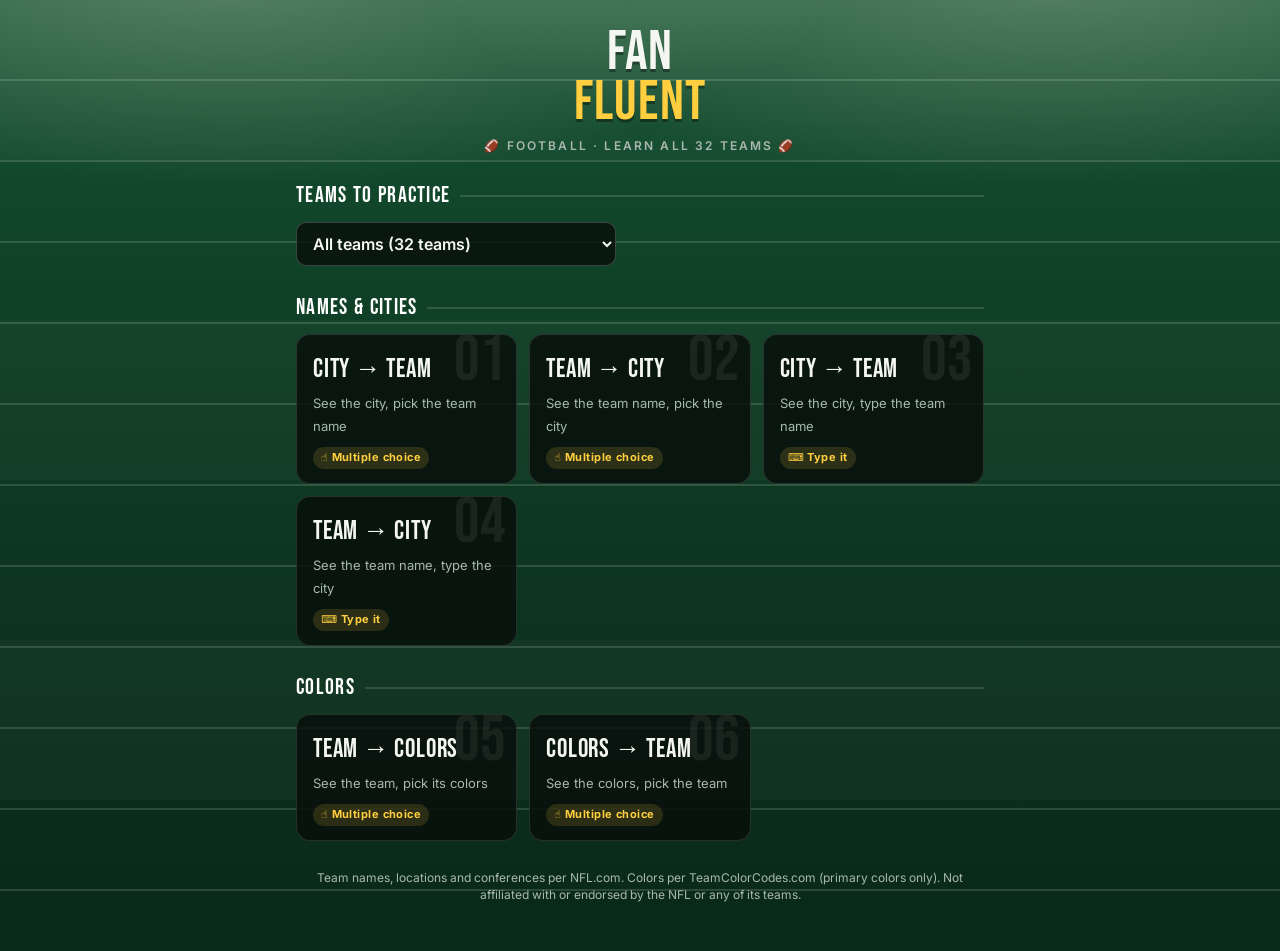
==== index.html @ 41d17830 "Split prototype into index.html, css/styles.css, js/data.js and js/app.js No behavior changes: file " ====
<!doctype html>
<html lang="en">
<head>
<meta charset="utf-8">
<meta name="viewport" content="width=device-width, initial-scale=1">
<title>Fan Fluent</title>
<link rel="preconnect" href="https://fonts.googleapis.com">
<link rel="preconnect" href="https://fonts.gstatic.com" crossorigin>
<link href="https://fonts.googleapis.com/css2?family=Bebas+Neue&family=Inter:wght@400;500;600;700&display=swap" rel="stylesheet">
<link rel="stylesheet" href="css/styles.css">
</head>
<body>
<div class="wrap">
  <header>
    <h1>Fan <span>Fluent</span></h1>
    <div class="sub">🏈 Football · Learn all 32 teams 🏈</div>
  </header>

  <!-- HOME -->
  <section id="home">
    <div class="section-label">Teams to practice</div>
    <select id="pool"></select>

    <div class="section-label">Names &amp; cities</div>
    <div class="modes" id="modes-nc"></div>

    <div class="section-label">Colors</div>
    <div class="modes" id="modes-c"></div>
  </section>

  <!-- QUIZ -->
  <section id="quiz" class="hidden">
    <div id="quiz-title"></div>
    <div class="scoreboard">
      <div class="sb"><small>SCORE</small><b id="sb-score">0</b></div>
      <div class="sb"><small>PLAY</small><b id="quiz-count">1/10</b></div>
      <div class="sb"><small>STREAK</small><b id="sb-streak">0</b></div>
    </div>
    <div class="field" aria-hidden="true"><span class="ball" id="ball">🏈</span></div>
    <div class="card" id="qcard">
      <div class="pop" id="pop"></div>
      <div class="prompt-label" id="prompt-label"></div>
      <div id="prompt"></div>
      <div class="hint" id="hint"></div>
      <div id="answer-area"></div>
      <div class="feedback" id="feedback"></div>
      <div class="actions">
        <button class="btn ghost" id="quit">Quit</button>
        <button class="btn ghost hidden" id="idk">IDK</button>
        <button class="btn hidden" id="submit">Check</button>
        <button class="btn hidden" id="next">Next →</button>
      </div>
    </div>
  </section>

  <!-- RESULTS -->
  <section id="results" class="hidden">
    <div class="card">
      <div id="res-title"></div>
      <div class="final">
        <small>FINAL</small>
        <div class="score" id="res-score"></div>
        <div class="grade" id="res-grade"></div>
      </div>
      <div id="res-msg" class="sub"></div>
      <ul class="missed" id="res-missed"></ul>
      <div class="actions">
        <button class="btn ghost" id="home-btn">All modes</button>
        <button class="btn ghost hidden" id="retry-missed">Practice missed</button>
        <button class="btn" id="again">Play again</button>
      </div>
    </div>
  </section>

  <footer>Team names, locations and conferences per NFL.com. Colors per TeamColorCodes.com (primary colors only). Not affiliated with or endorsed by the NFL or any of its teams.</footer>
</div>
<canvas id="confetti"></canvas>

<script src="js/data.js"></script>
<script src="js/app.js"></script>
</body>
</html>
---- css/styles.css ----
:root{
  --turf:#0f3d24; --turf-deep:#0a2a19; --line:rgba(255,255,255,.14);
  --panel:rgba(8,14,12,.82); --panel-2:rgba(255,255,255,.06); --ink:#f4f6f2; --muted:#a9b8ae;
  --led:#ffcf3f; --accent:#ffcf3f; --accent-ink:#1a1400;
  --good:#3fe07f; --good-bg:rgba(63,224,127,.14); --bad:#ff6b57; --bad-bg:rgba(255,107,87,.14);
  --display:"Bebas Neue",Impact,"Arial Narrow",sans-serif;
}
*{box-sizing:border-box}
html{background:var(--turf-deep)}
body{
  margin:0;color:var(--ink);font:16px/1.45 Inter,system-ui,-apple-system,"Segoe UI",Roboto,sans-serif;min-height:100vh;
  background:
    radial-gradient(ellipse 70% 38% at 18% -6%, rgba(255,250,220,.30), transparent 70%),
    radial-gradient(ellipse 70% 38% at 82% -6%, rgba(255,250,220,.30), transparent 70%),
    repeating-linear-gradient(180deg, transparent 0 79px, var(--line) 79px 81px),
    repeating-linear-gradient(180deg, rgba(255,255,255,.025) 0 160px, transparent 160px 320px),
    linear-gradient(180deg, #145232, var(--turf) 40%, var(--turf-deep));
  background-attachment:fixed;
}
.wrap{max-width:720px;margin:0 auto;padding:28px 16px 48px;position:relative}
header{text-align:center;margin-bottom:22px}
h1{font-family:var(--display);font-weight:400;font-size:56px;line-height:.9;margin:0;letter-spacing:.02em;text-shadow:0 3px 0 rgba(0,0,0,.35)}
h1 span{color:var(--led);display:block}
.sub{color:var(--muted);font-size:14px}
header .sub{margin-top:8px;letter-spacing:.18em;text-transform:uppercase;font-size:12px;font-weight:600}
.card{position:relative;background:var(--panel);border:1px solid rgba(255,255,255,.12);border-radius:16px;padding:22px;box-shadow:0 10px 40px rgba(0,0,0,.45);backdrop-filter:blur(6px);overflow:hidden}
.card::before{content:"";position:absolute;inset:0 0 auto 0;height:6px;background:var(--stripe,linear-gradient(90deg,var(--led),#fff6c8,var(--led)));transition:background .3s}
.section-label{font-family:var(--display);font-size:22px;letter-spacing:.06em;color:#fff;margin:26px 0 10px;display:flex;align-items:center;gap:10px}
.section-label::after{content:"";flex:1;height:2px;background:var(--line)}
.modes{display:grid;grid-template-columns:repeat(auto-fill,minmax(200px,1fr));gap:12px}
.mode{all:unset;cursor:pointer;position:relative;background:var(--panel);border:1px solid rgba(255,255,255,.12);border-radius:14px;padding:16px 16px 14px 16px;transition:transform .12s,border-color .12s,box-shadow .12s;overflow:hidden}
.mode:hover,.mode:focus-visible{border-color:var(--led);transform:translateY(-3px) rotate(-.4deg);box-shadow:0 8px 24px rgba(255,207,63,.18)}
.mode .num{position:absolute;right:10px;top:-6px;font-family:var(--display);font-size:64px;line-height:1;color:rgba(255,255,255,.07)}
.mode b{display:block;font-family:var(--display);font-weight:400;font-size:26px;letter-spacing:.03em;margin-bottom:2px;position:relative}
.mode small{color:var(--muted);font-size:13px;position:relative}
.tag{display:inline-block;font-size:11px;font-weight:700;padding:3px 8px;border-radius:99px;background:rgba(255,207,63,.14);color:var(--led);margin-top:10px;letter-spacing:.04em}
select{font:inherit;font-weight:600;padding:10px 12px;border-radius:10px;border:1px solid rgba(255,255,255,.2);background:var(--panel);color:var(--ink);width:100%;max-width:320px}
.row{display:flex;align-items:center;justify-content:space-between;gap:12px;flex-wrap:wrap}
/* scoreboard */
.scoreboard{display:grid;grid-template-columns:repeat(3,1fr);gap:8px;background:#050807;border:2px solid #222;border-radius:12px;padding:8px;margin-bottom:12px;box-shadow:inset 0 0 18px rgba(0,0,0,.8),0 6px 20px rgba(0,0,0,.4)}
.sb{text-align:center}
.sb small{display:block;font-size:10px;letter-spacing:.2em;color:#8a8f8c;font-weight:700}
.sb b{display:block;font-family:var(--display);font-weight:400;font-size:34px;line-height:1;color:var(--led);text-shadow:0 0 8px rgba(255,207,63,.65)}
.sb b.hot{color:#ff8a3d;text-shadow:0 0 10px rgba(255,120,40,.8)}
#quiz-title{font-family:var(--display);font-size:20px;letter-spacing:.05em;color:#fff;text-align:center;margin-bottom:8px}
/* field progress */
.field{position:relative;height:34px;border-radius:8px;margin:0 0 16px;overflow:visible;
  background:repeating-linear-gradient(90deg, transparent 0 calc(10% - 1px), rgba(255,255,255,.45) calc(10% - 1px) 10%), linear-gradient(90deg,#9b2335 0 6%,#1d6b3c 6% 94%,#9b2335 94%);
  border:2px solid rgba(255,255,255,.6)}
.field .ball{position:absolute;top:50%;left:6%;transform:translate(-50%,-50%) rotate(-25deg);font-size:24px;transition:left .45s cubic-bezier(.3,1.4,.5,1);filter:drop-shadow(0 2px 2px rgba(0,0,0,.5))}
.prompt-label{color:var(--led);font-size:12px;font-weight:700;letter-spacing:.16em;text-transform:uppercase;margin:6px 0 6px}
.prompt{font-family:var(--display);font-weight:400;font-size:52px;line-height:1;letter-spacing:.02em;margin:0 0 6px}
.hint{color:var(--muted);font-size:13px;margin-bottom:10px}
.options{display:grid;gap:10px;margin-top:16px}
.opt{all:unset;cursor:pointer;display:flex;align-items:center;gap:12px;padding:13px 14px;border:1px solid rgba(255,255,255,.14);border-radius:12px;background:var(--panel-2);font-weight:600;transition:transform .1s,border-color .1s,background .1s}
.opt:hover:not([disabled]),.opt:focus-visible{border-color:var(--led);background:rgba(255,207,63,.08);transform:translateX(3px)}
.opt .k{font-family:var(--display);font-size:18px;color:var(--accent-ink);background:var(--led);border-radius:6px;width:24px;height:24px;display:grid;place-items:center;flex:none}
.opt.correct{background:var(--good-bg);border-color:var(--good);animation:bounce .45s}
.opt.wrong{background:var(--bad-bg);border-color:var(--bad)}
.opt[disabled]{cursor:default}
.swatches{display:flex;gap:6px;flex-wrap:wrap}
.sw{display:flex;flex-direction:column;align-items:center;gap:3px}
.sw i{display:block;width:44px;height:30px;border-radius:6px;border:1px solid rgba(255,255,255,.35)}
.sw span{font-size:11px;color:var(--muted);white-space:nowrap}
.big .sw i{width:76px;height:56px;border-radius:10px;box-shadow:0 4px 12px rgba(0,0,0,.4)}
.big .sw span{font-size:12px}
input[type=text]{font:inherit;font-size:20px;font-weight:600;width:100%;padding:14px 16px;border-radius:12px;border:2px solid rgba(255,255,255,.2);background:rgba(0,0,0,.35);color:var(--ink);margin-top:14px}
input[type=text]:focus{outline:none;border-color:var(--led);box-shadow:0 0 0 4px rgba(255,207,63,.2)}
.btn{all:unset;cursor:pointer;background:var(--led);color:var(--accent-ink);padding:11px 20px;border-radius:12px;font-family:var(--display);font-size:22px;letter-spacing:.05em;text-align:center;box-shadow:0 4px 0 #b88e10;transition:transform .08s,box-shadow .08s}
.btn:active{transform:translateY(3px);box-shadow:0 1px 0 #b88e10}
.btn.ghost{background:transparent;color:var(--ink);border:1px solid rgba(255,255,255,.25);box-shadow:none}
.btn:focus-visible{outline:2px solid #fff;outline-offset:2px}
.feedback{margin-top:14px;padding:12px 14px;border-radius:12px;font-weight:600;display:none}
.feedback.good{display:block;background:var(--good-bg);color:var(--good)}
.feedback.bad{display:block;background:var(--bad-bg);color:var(--bad)}
.actions{display:flex;gap:10px;margin-top:18px;justify-content:flex-end;flex-wrap:wrap}
/* big pop text */
.pop{position:absolute;left:50%;top:42%;transform:translate(-50%,-50%) scale(.4);font-family:var(--display);font-size:64px;white-space:nowrap;pointer-events:none;opacity:0;z-index:5;text-shadow:0 4px 0 rgba(0,0,0,.5)}
.pop.go{animation:pop 1s ease-out forwards}
.pop.good{color:var(--led)} .pop.bad{color:var(--bad);font-size:52px}
.shake{animation:shake .4s}
@keyframes pop{0%{opacity:0;transform:translate(-50%,-50%) scale(.4) rotate(-6deg)}20%{opacity:1;transform:translate(-50%,-50%) scale(1.15) rotate(-3deg)}60%{opacity:1;transform:translate(-50%,-55%) scale(1) rotate(-3deg)}100%{opacity:0;transform:translate(-50%,-75%) scale(1) rotate(-3deg)}}
@keyframes shake{0%,100%{transform:translateX(0)}20%{transform:translateX(-9px)}40%{transform:translateX(8px)}60%{transform:translateX(-6px)}80%{transform:translateX(4px)}}
@keyframes bounce{0%{transform:scale(1)}40%{transform:scale(1.04)}100%{transform:scale(1)}}
/* results */
.final{background:#050807;border:2px solid #222;border-radius:14px;padding:18px;text-align:center;box-shadow:inset 0 0 24px rgba(0,0,0,.9)}
.final small{display:block;font-size:12px;letter-spacing:.3em;color:#8a8f8c;font-weight:700}
.score{font-family:var(--display);font-size:96px;line-height:1;color:var(--led);text-shadow:0 0 14px rgba(255,207,63,.7);margin:4px 0}
.grade{display:inline-block;font-family:var(--display);font-size:26px;letter-spacing:.05em;padding:4px 14px;border-radius:99px;background:rgba(255,207,63,.15);color:var(--led);margin-bottom:6px}
#res-title{font-family:var(--display);font-size:20px;letter-spacing:.05em;color:#fff;text-align:center;margin-bottom:10px}
#res-msg{text-align:center;margin-top:12px}
.missed{list-style:none;padding:0;margin:14px 0 0;display:grid;gap:8px}
.missed li{display:flex;justify-content:space-between;align-items:center;gap:10px;padding:10px 12px;border:1px solid rgba(255,255,255,.14);border-radius:10px;flex-wrap:wrap;background:var(--panel-2)}
.hidden{display:none!important}
#confetti{position:fixed;inset:0;pointer-events:none;z-index:50}
footer{margin-top:28px;color:var(--muted);font-size:12px;text-align:center}
@media (max-width:480px){h1{font-size:46px}.prompt{font-size:40px}.big .sw i{width:58px;height:44px}.score{font-size:76px}.pop,.pop.bad{font-size:44px}}
@media (prefers-reduced-motion:reduce){*{animation:none!important;transition:none!important}}
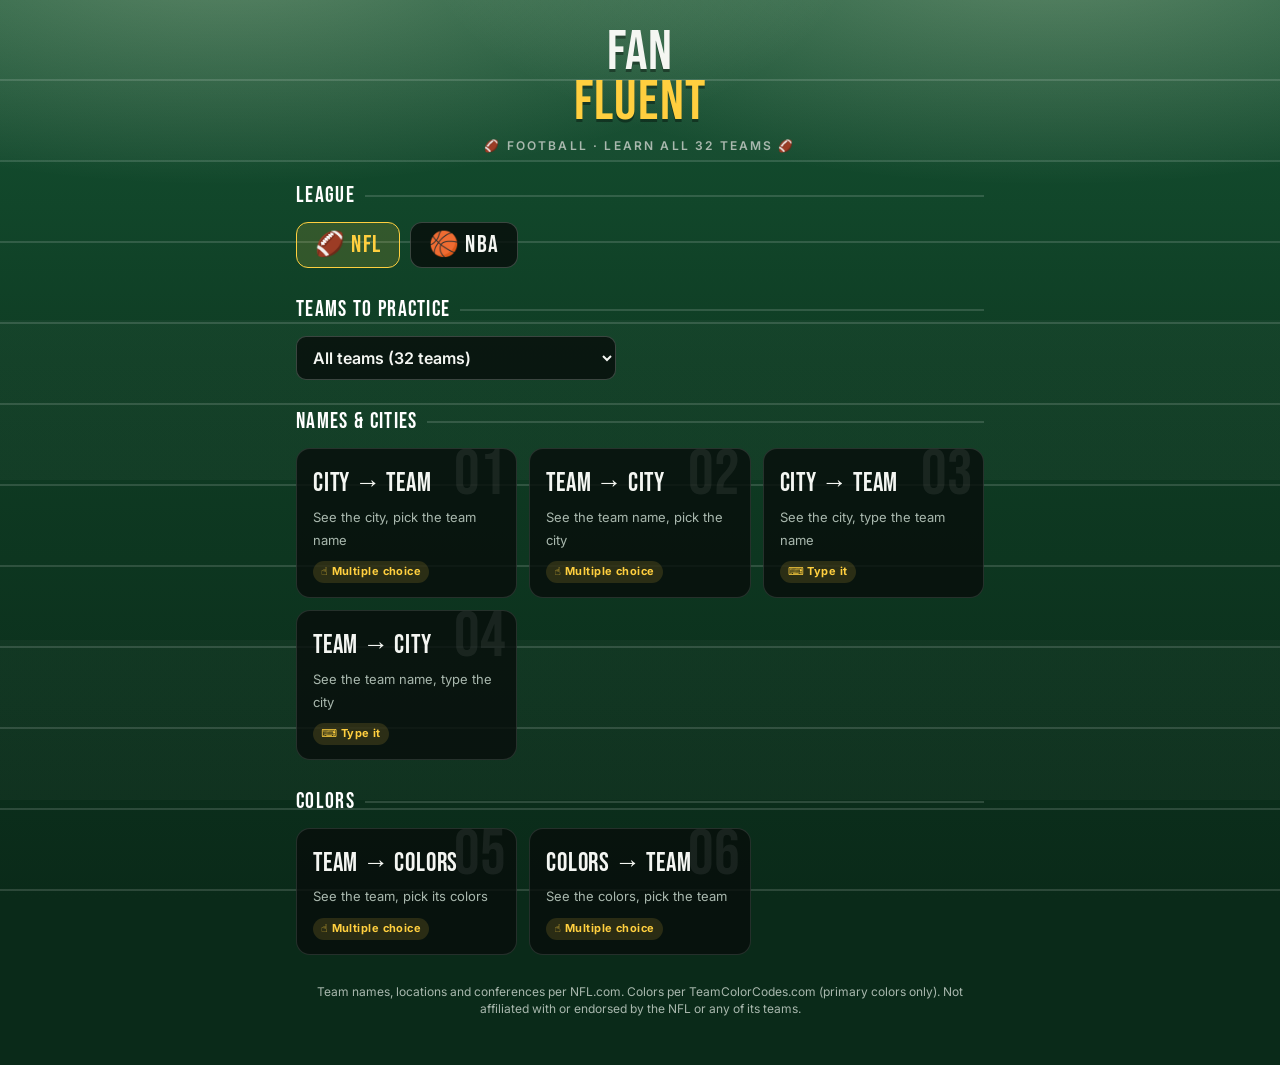
==== commit aa2b07f8: "Draft: league picker and NBA data (roadmap step 3, needs review) - NFL / NBA picker on the home scre" ====
--- a/index.html
+++ b/index.html
@@ -13,11 +13,16 @@
 <div class="wrap">
   <header>
     <h1>Fan <span>Fluent</span></h1>
-    <div class="sub">🏈 Football · Learn all 32 teams 🏈</div>
+    <div class="sub" id="league-sub">🏈 Football · Learn all 32 teams 🏈</div>
   </header>
 
   <!-- HOME -->
   <section id="home">
+    <div id="league-picker">
+      <div class="section-label">League</div>
+      <div class="leagues" id="leagues"></div>
+    </div>
+
     <div class="section-label">Teams to practice</div>
     <select id="pool"></select>
 
@@ -72,11 +77,13 @@
     </div>
   </section>
 
-  <footer>Team names, locations and conferences per NFL.com. Colors per TeamColorCodes.com (primary colors only). Not affiliated with or endorsed by the NFL or any of its teams.</footer>
+  <footer id="credits">Team names, locations and conferences per NFL.com. Colors per TeamColorCodes.com (primary colors only). Not affiliated with or endorsed by the NFL or any of its teams.</footer>
 </div>
 <canvas id="confetti"></canvas>
 
-<script src="js/data.js"></script>
+<script src="js/leagues/nfl.js"></script>
+<script src="js/leagues/nba.js"></script>
+<script src="js/modes.js"></script>
 <script src="js/app.js"></script>
 </body>
 </html>
--- a/css/styles.css
+++ b/css/styles.css
@@ -34,6 +34,10 @@
 .mode b{display:block;font-family:var(--display);font-weight:400;font-size:26px;letter-spacing:.03em;margin-bottom:2px;position:relative}
 .mode small{color:var(--muted);font-size:13px;position:relative}
 .tag{display:inline-block;font-size:11px;font-weight:700;padding:3px 8px;border-radius:99px;background:rgba(255,207,63,.14);color:var(--led);margin-top:10px;letter-spacing:.04em}
+.leagues{display:flex;gap:10px;flex-wrap:wrap}
+.league{all:unset;cursor:pointer;min-height:44px;padding:0 18px;display:inline-flex;align-items:center;gap:8px;border:1px solid rgba(255,255,255,.2);border-radius:12px;background:var(--panel);font-family:var(--display);font-size:24px;letter-spacing:.05em;transition:border-color .12s,background .12s}
+.league:hover,.league:focus-visible{border-color:var(--led)}
+.league[aria-pressed="true"]{border-color:var(--led);background:rgba(255,207,63,.14);color:var(--led)}
 select{font:inherit;font-weight:600;padding:10px 12px;border-radius:10px;border:1px solid rgba(255,255,255,.2);background:var(--panel);color:var(--ink);width:100%;max-width:320px}
 .row{display:flex;align-items:center;justify-content:space-between;gap:12px;flex-wrap:wrap}
 /* scoreboard */
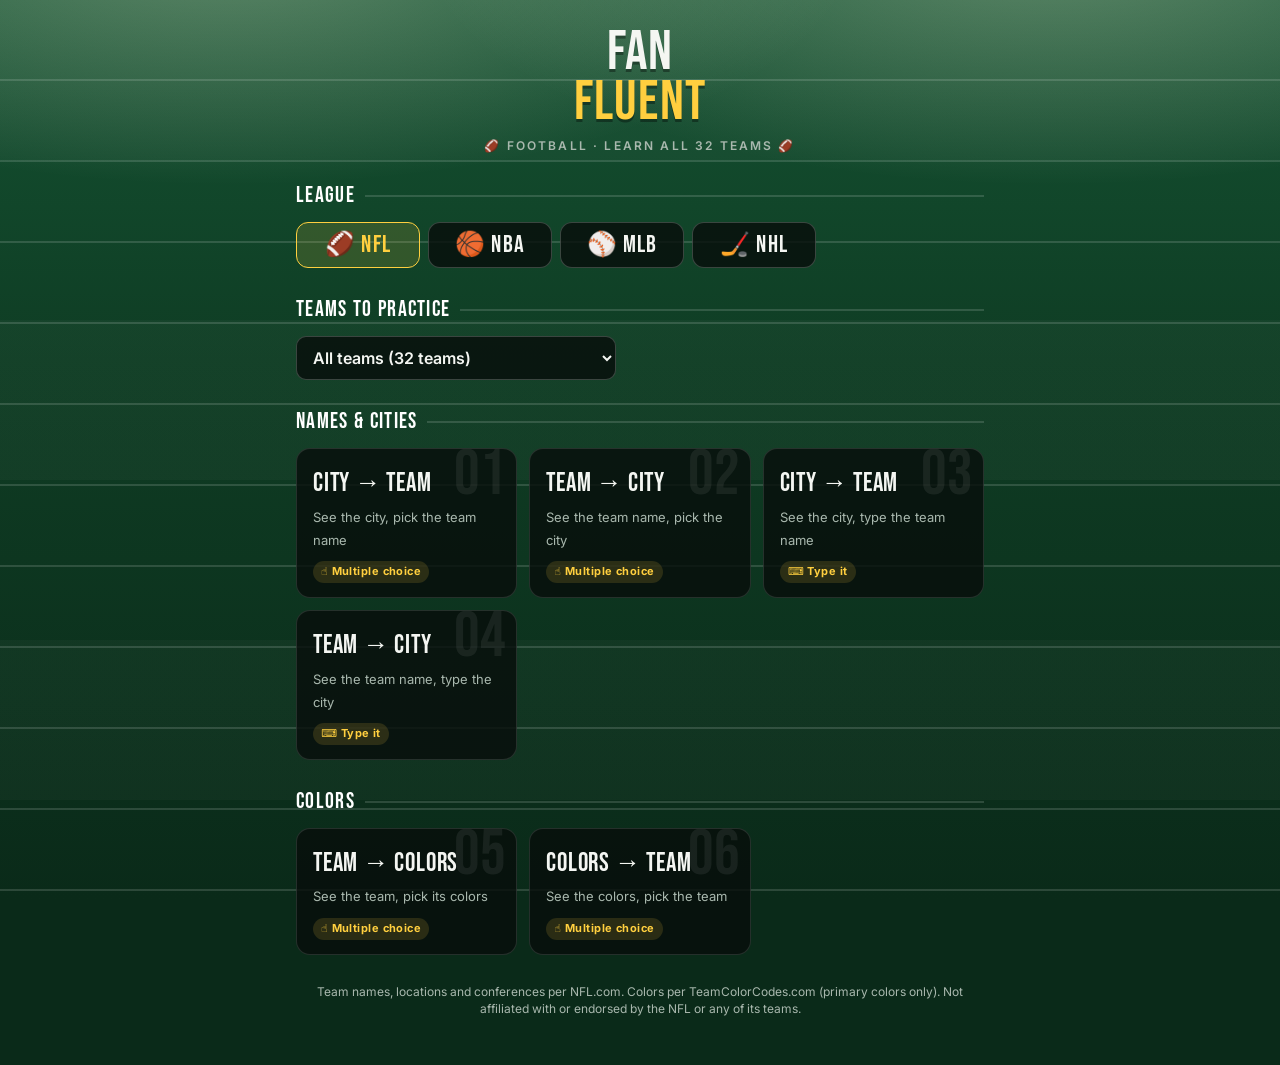
==== commit 3b389e64: "Add MLB and NHL leagues with their own looks - js/leagues/mlb.js: 30 teams per MLB.com; js/leagues/n" ====
--- a/index.html
+++ b/index.html
@@ -83,6 +83,8 @@
 
 <script src="js/leagues/nfl.js"></script>
 <script src="js/leagues/nba.js"></script>
+<script src="js/leagues/mlb.js"></script>
+<script src="js/leagues/nhl.js"></script>
 <script src="js/modes.js"></script>
 <script src="js/app.js"></script>
 </body>
--- a/css/styles.css
+++ b/css/styles.css
@@ -34,8 +34,8 @@
 .mode b{display:block;font-family:var(--display);font-weight:400;font-size:26px;letter-spacing:.03em;margin-bottom:2px;position:relative}
 .mode small{color:var(--muted);font-size:13px;position:relative}
 .tag{display:inline-block;font-size:11px;font-weight:700;padding:3px 8px;border-radius:99px;background:rgba(255,207,63,.14);color:var(--led);margin-top:10px;letter-spacing:.04em}
-.leagues{display:flex;gap:10px;flex-wrap:wrap}
-.league{all:unset;cursor:pointer;min-height:44px;padding:0 18px;display:inline-flex;align-items:center;gap:8px;border:1px solid rgba(255,255,255,.2);border-radius:12px;background:var(--panel);font-family:var(--display);font-size:24px;letter-spacing:.05em;transition:border-color .12s,background .12s}
+.leagues{display:grid;grid-template-columns:repeat(auto-fit,minmax(78px,1fr));gap:8px;max-width:520px}
+.league{all:unset;cursor:pointer;min-height:44px;padding:0 8px;display:inline-flex;align-items:center;justify-content:center;gap:6px;white-space:nowrap;border:1px solid rgba(255,255,255,.2);border-radius:12px;background:var(--panel);font-family:var(--display);font-size:24px;letter-spacing:.05em;transition:border-color .12s,background .12s}
 .league:hover,.league:focus-visible{border-color:var(--led)}
 .league[aria-pressed="true"]{border-color:var(--led);background:rgba(255,207,63,.14);color:var(--led)}
 select{font:inherit;font-weight:600;padding:10px 12px;border-radius:10px;border:1px solid rgba(255,255,255,.2);background:var(--panel);color:var(--ink);width:100%;max-width:320px}
@@ -98,5 +98,70 @@
 .hidden{display:none!important}
 #confetti{position:fixed;inset:0;pointer-events:none;z-index:50}
 footer{margin-top:28px;color:var(--muted);font-size:12px;text-align:center}
-@media (max-width:480px){h1{font-size:46px}.prompt{font-size:40px}.big .sw i{width:58px;height:44px}.score{font-size:76px}.pop,.pop.bad{font-size:44px}}
+/* basketball (league surface "court"): arena-at-night hardwood */
+html[data-surface="court"]{background:#24150a}
+[data-surface="court"] body{
+  background:
+    radial-gradient(ellipse 70% 38% at 18% -6%, rgba(255,240,215,.28), transparent 70%),
+    radial-gradient(ellipse 70% 38% at 82% -6%, rgba(255,240,215,.28), transparent 70%),
+    radial-gradient(circle at 50% 46%, transparent 0 157px, rgba(255,255,255,.10) 157px 160px, transparent 160px),
+    linear-gradient(180deg, transparent calc(46% - 1px), rgba(255,255,255,.10) calc(46% - 1px) calc(46% + 1px), transparent calc(46% + 1px)),
+    repeating-linear-gradient(90deg, rgba(0,0,0,.24) 0 1px, transparent 1px 44px),
+    repeating-linear-gradient(90deg, rgba(255,255,255,.03) 0 44px, transparent 44px 88px),
+    linear-gradient(180deg, #5a3519, #3d2310 40%, #24150a);
+  background-attachment:fixed;
+}
+[data-surface="court"] .field{
+  background:
+    radial-gradient(circle at 50% 50%, transparent 0 10px, rgba(255,255,255,.8) 10px 12px, transparent 12px),
+    linear-gradient(90deg, transparent calc(50% - 1px), rgba(255,255,255,.8) calc(50% - 1px) calc(50% + 1px), transparent calc(50% + 1px)),
+    linear-gradient(#1f3a68,#1f3a68) left center / 12% 60% no-repeat,
+    linear-gradient(#1f3a68,#1f3a68) right center / 12% 60% no-repeat,
+    repeating-linear-gradient(90deg, rgba(0,0,0,.14) 0 1px, transparent 1px 22px),
+    linear-gradient(180deg, #d79a5e, #c4874d);
+}
+/* baseball (league surface "diamond"): ballpark at night, mowed outfield grass */
+html[data-surface="diamond"]{background:#0c2a14}
+[data-surface="diamond"] body{
+  background:
+    radial-gradient(ellipse 70% 38% at 18% -6%, rgba(255,250,220,.30), transparent 70%),
+    radial-gradient(ellipse 70% 38% at 82% -6%, rgba(255,250,220,.30), transparent 70%),
+    repeating-linear-gradient(135deg, rgba(255,255,255,.035) 0 60px, transparent 60px 120px),
+    repeating-linear-gradient(45deg, rgba(0,0,0,.08) 0 60px, transparent 60px 120px),
+    radial-gradient(ellipse 120% 40% at 50% 112%, #8a5a33 0 60%, #6f4527 60% 62%, transparent 62%),
+    linear-gradient(180deg, #1c5a2b, #134020 45%, #0c2a14);
+  background-attachment:fixed;
+}
+[data-surface="diamond"] .field{
+  background:
+    linear-gradient(#fff,#fff) 28% 50% / 10px 10px no-repeat,
+    linear-gradient(#fff,#fff) 50% 50% / 10px 10px no-repeat,
+    linear-gradient(#fff,#fff) 72% 50% / 10px 10px no-repeat,
+    linear-gradient(90deg, transparent 0 3%, rgba(255,255,255,.85) 3% 3.6%, transparent 3.6% 96.4%, rgba(255,255,255,.85) 96.4% 97%, transparent 97%),
+    linear-gradient(180deg, #2f7a3a 0 20%, #b0703f 20% 80%, #2f7a3a 80%);
+}
+
+/* hockey (league surface "ice"): rink under the arena lights */
+html[data-surface="ice"]{background:#0a1824}
+[data-surface="ice"] body{
+  background:
+    radial-gradient(ellipse 70% 38% at 18% -6%, rgba(220,240,255,.30), transparent 70%),
+    radial-gradient(ellipse 70% 38% at 82% -6%, rgba(220,240,255,.30), transparent 70%),
+    radial-gradient(circle at 50% 46%, transparent 0 120px, rgba(90,150,230,.16) 120px 123px, transparent 123px),
+    linear-gradient(180deg, transparent calc(46% - 3px), rgba(220,40,50,.22) calc(46% - 3px) calc(46% + 3px), transparent calc(46% + 3px)),
+    linear-gradient(180deg, transparent calc(24% - 5px), rgba(60,120,220,.20) calc(24% - 5px) calc(24% + 5px), transparent calc(24% + 5px)),
+    linear-gradient(180deg, transparent calc(68% - 5px), rgba(60,120,220,.20) calc(68% - 5px) calc(68% + 5px), transparent calc(68% + 5px)),
+    repeating-linear-gradient(115deg, rgba(255,255,255,.02) 0 2px, transparent 2px 9px),
+    linear-gradient(180deg, #1f3c55, #142a3d 45%, #0a1824);
+  background-attachment:fixed;
+}
+[data-surface="ice"] .field{
+  background:
+    radial-gradient(circle at 50% 50%, #2c63c4 0 3px, transparent 3px 10px, rgba(44,99,196,.85) 10px 12px, transparent 12px),
+    linear-gradient(90deg,
+      transparent 0 5%, #c8102e 5% 5.6%, transparent 5.6% 34%, #2c63c4 34% 36%, transparent 36% calc(50% - 2px),
+      #c8102e calc(50% - 2px) calc(50% + 2px), transparent calc(50% + 2px) 64%, #2c63c4 64% 66%, transparent 66% 94.4%, #c8102e 94.4% 95%, transparent 95%),
+    linear-gradient(180deg, #f4f9fc, #dde9f1);
+}
+@media (max-width:480px){.league{font-size:20px;gap:4px;padding:0 4px}h1{font-size:46px}.prompt{font-size:40px}.big .sw i{width:58px;height:44px}.score{font-size:76px}.pop,.pop.bad{font-size:44px}}
 @media (prefers-reduced-motion:reduce){*{animation:none!important;transition:none!important}}
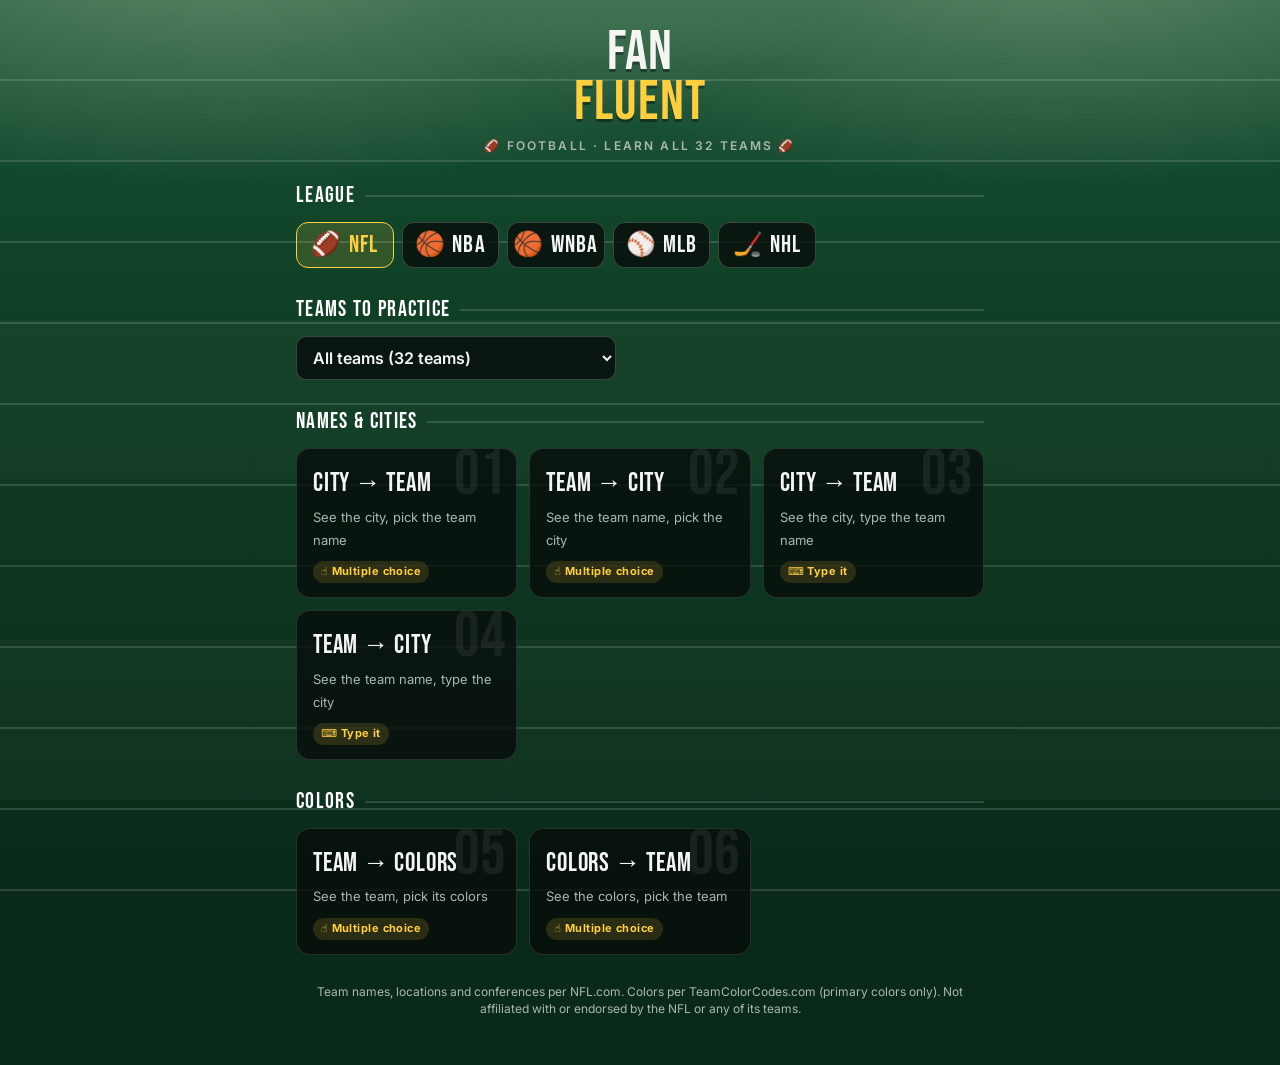
==== commit 70c13bda: "Add WNBA with its own maple court look - js/leagues/wnba.js: 15 teams per WNBA.com (conferences doub" ====
--- a/index.html
+++ b/index.html
@@ -83,6 +83,7 @@
 
 <script src="js/leagues/nfl.js"></script>
 <script src="js/leagues/nba.js"></script>
+<script src="js/leagues/wnba.js"></script>
 <script src="js/leagues/mlb.js"></script>
 <script src="js/leagues/nhl.js"></script>
 <script src="js/modes.js"></script>
--- a/css/styles.css
+++ b/css/styles.css
@@ -120,6 +120,29 @@
     repeating-linear-gradient(90deg, rgba(0,0,0,.14) 0 1px, transparent 1px 22px),
     linear-gradient(180deg, #d79a5e, #c4874d);
 }
+/* women's basketball (league surface "maple"): warm horizontal planks, one spotlight, 3-point arc at the bottom */
+html[data-surface="maple"]{background:#2a160b}
+[data-surface="maple"] body{
+  background:
+    radial-gradient(ellipse 60% 34% at 50% -8%, rgba(255,236,205,.34), transparent 72%),
+    radial-gradient(ellipse 52% 30% at 50% 104%, transparent 0 96%, rgba(255,255,255,.14) 96% 98%, transparent 98%),
+    linear-gradient(90deg, transparent calc(50% - 64px), rgba(14,124,134,.30) calc(50% - 64px) calc(50% + 64px), transparent calc(50% + 64px)) bottom / 100% 22% no-repeat,
+    repeating-linear-gradient(180deg, rgba(0,0,0,.22) 0 1px, transparent 1px 38px),
+    repeating-linear-gradient(90deg, rgba(255,255,255,.025) 0 140px, transparent 140px 260px),
+    linear-gradient(180deg, #7a4a24, #55321a 45%, #2a160b);
+  background-attachment:fixed;
+}
+[data-surface="maple"] .field{
+  background:
+    radial-gradient(ellipse 22% 120% at 0 50%, transparent 0 95%, rgba(255,255,255,.85) 95% 100%, transparent 100%),
+    radial-gradient(ellipse 22% 120% at 100% 50%, transparent 0 95%, rgba(255,255,255,.85) 95% 100%, transparent 100%),
+    linear-gradient(90deg, transparent calc(50% - 1px), rgba(255,255,255,.8) calc(50% - 1px) calc(50% + 1px), transparent calc(50% + 1px)),
+    linear-gradient(#0e7c86,#0e7c86) left center / 11% 60% no-repeat,
+    linear-gradient(#0e7c86,#0e7c86) right center / 11% 60% no-repeat,
+    repeating-linear-gradient(180deg, rgba(0,0,0,.10) 0 1px, transparent 1px 8px),
+    linear-gradient(180deg, #e8b981, #d9a466);
+}
+
 /* baseball (league surface "diamond"): ballpark at night, mowed outfield grass */
 html[data-surface="diamond"]{background:#0c2a14}
 [data-surface="diamond"] body{
@@ -163,5 +186,5 @@
       #c8102e calc(50% - 2px) calc(50% + 2px), transparent calc(50% + 2px) 64%, #2c63c4 64% 66%, transparent 66% 94.4%, #c8102e 94.4% 95%, transparent 95%),
     linear-gradient(180deg, #f4f9fc, #dde9f1);
 }
-@media (max-width:480px){.league{font-size:20px;gap:4px;padding:0 4px}h1{font-size:46px}.prompt{font-size:40px}.big .sw i{width:58px;height:44px}.score{font-size:76px}.pop,.pop.bad{font-size:44px}}
+@media (max-width:480px){.leagues{grid-template-columns:repeat(auto-fit,minmax(56px,1fr));gap:6px}.league{flex-direction:column;font-size:18px;gap:0;padding:6px 2px;line-height:1.1;min-height:52px}h1{font-size:46px}.prompt{font-size:40px}.big .sw i{width:58px;height:44px}.score{font-size:76px}.pop,.pop.bad{font-size:44px}}
 @media (prefers-reduced-motion:reduce){*{animation:none!important;transition:none!important}}
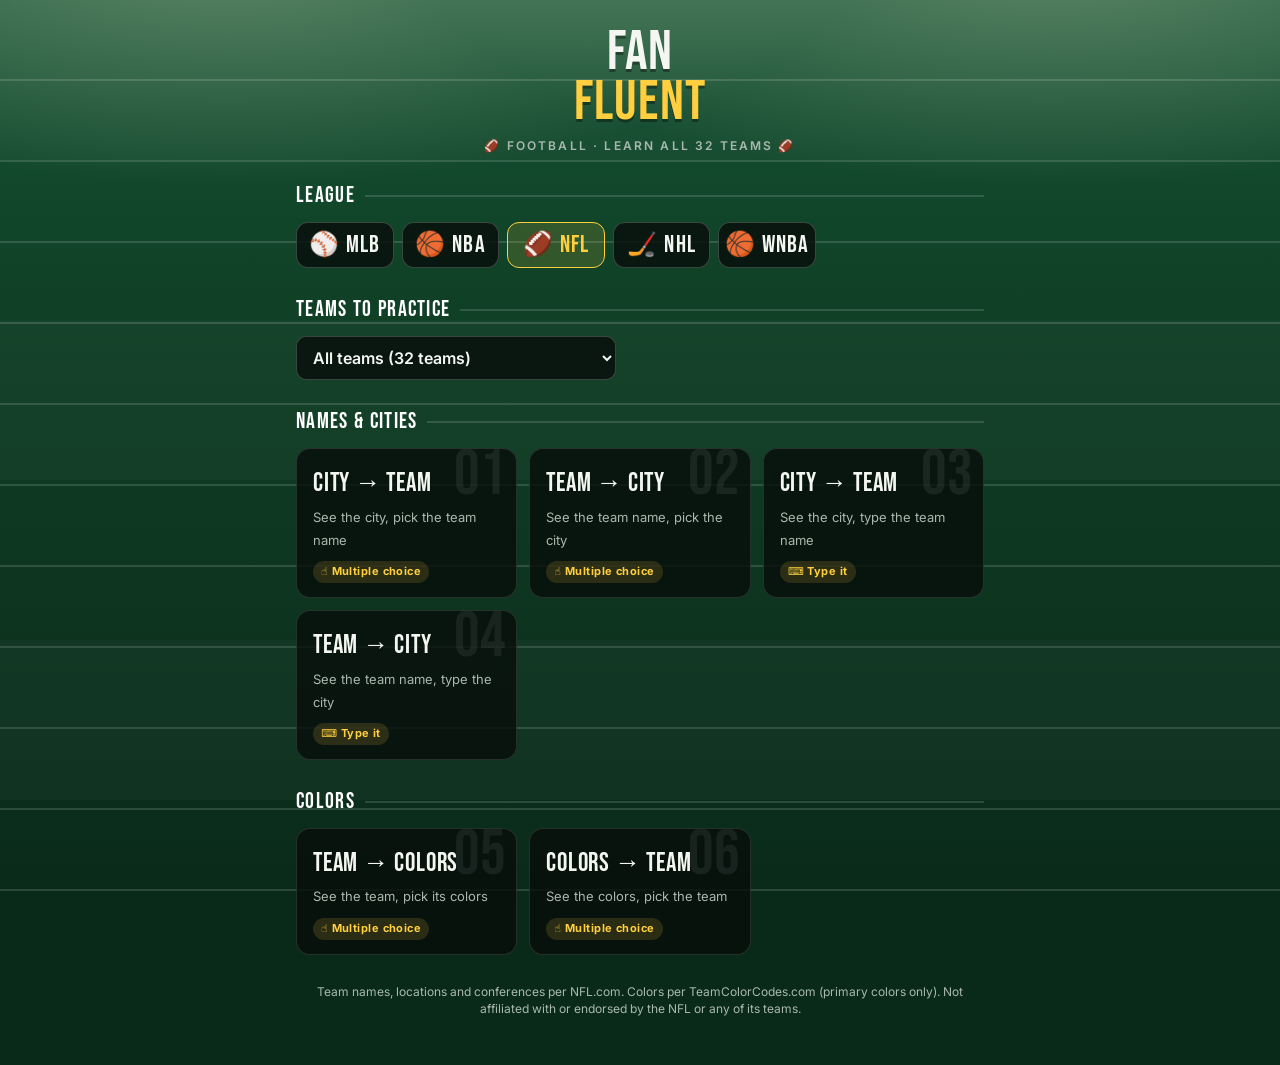
==== commit a936ea76: "Show leagues in alphabetical order (MLB, NBA, NFL, NHL, WNBA) Co-Authored-By: Claude Opus 5.5 <norep" ====
--- a/index.html
+++ b/index.html
@@ -81,11 +81,11 @@
 </div>
 <canvas id="confetti"></canvas>
 
+<script src="js/leagues/mlb.js"></script>
+<script src="js/leagues/nba.js"></script>
 <script src="js/leagues/nfl.js"></script>
-<script src="js/leagues/nba.js"></script>
+<script src="js/leagues/nhl.js"></script>
 <script src="js/leagues/wnba.js"></script>
-<script src="js/leagues/mlb.js"></script>
-<script src="js/leagues/nhl.js"></script>
 <script src="js/modes.js"></script>
 <script src="js/app.js"></script>
 </body>
--- a/css/styles.css
+++ b/css/styles.css
@@ -143,16 +143,18 @@
     linear-gradient(180deg, #e8b981, #d9a466);
 }
 
-/* baseball (league surface "diamond"): ballpark at night, mowed outfield grass */
-html[data-surface="diamond"]{background:#0c2a14}
+/* baseball (league surface "diamond"): ballpark at dusk. Sunset sky, green outfield wall with a yellow line,
+   then a warm clay infield with chalk foul lines */
+html[data-surface="diamond"]{background:#4a2414}
 [data-surface="diamond"] body{
   background:
-    radial-gradient(ellipse 70% 38% at 18% -6%, rgba(255,250,220,.30), transparent 70%),
-    radial-gradient(ellipse 70% 38% at 82% -6%, rgba(255,250,220,.30), transparent 70%),
-    repeating-linear-gradient(135deg, rgba(255,255,255,.035) 0 60px, transparent 60px 120px),
-    repeating-linear-gradient(45deg, rgba(0,0,0,.08) 0 60px, transparent 60px 120px),
-    radial-gradient(ellipse 120% 40% at 50% 112%, #8a5a33 0 60%, #6f4527 60% 62%, transparent 62%),
-    linear-gradient(180deg, #1c5a2b, #134020 45%, #0c2a14);
+    radial-gradient(ellipse 40% 22% at 12% 0, rgba(255,236,190,.32), transparent 70%),
+    radial-gradient(ellipse 40% 22% at 88% 0, rgba(255,236,190,.32), transparent 70%),
+    linear-gradient(180deg, transparent 0 30%, #f2c230 30% calc(30% + 3px), #12432f calc(30% + 3px) 37%, #0b2e20 37% 38%, transparent 38%),
+    linear-gradient(56deg, transparent calc(50% - 1px), rgba(255,255,255,.22) calc(50% - 1px) calc(50% + 1px), transparent calc(50% + 1px)) right bottom / 50% 62% no-repeat,
+    linear-gradient(-56deg, transparent calc(50% - 1px), rgba(255,255,255,.22) calc(50% - 1px) calc(50% + 1px), transparent calc(50% + 1px)) left bottom / 50% 62% no-repeat,
+    radial-gradient(rgba(0,0,0,.10) 1px, transparent 1.5px) 0 0 / 7px 7px,
+    linear-gradient(180deg, #241a46 0%, #5a2a5a 14%, #a8473f 26%, #c96a3c 30%, #94502e 38%, #7a3f24 62%, #4a2414 100%);
   background-attachment:fixed;
 }
 [data-surface="diamond"] .field{
@@ -164,27 +166,37 @@
     linear-gradient(180deg, #2f7a3a 0 20%, #b0703f 20% 80%, #2f7a3a 80%);
 }
 
-/* hockey (league surface "ice"): rink under the arena lights */
-html[data-surface="ice"]{background:#0a1824}
+/* hockey (league surface "ice"): the only light theme. A bright ice sheet with red and blue lines,
+   so text sitting directly on the background switches to dark navy */
+html[data-surface="ice"]{background:#d3e4ef}
+[data-surface="ice"]{--panel:#122331}
 [data-surface="ice"] body{
   background:
-    radial-gradient(ellipse 70% 38% at 18% -6%, rgba(220,240,255,.30), transparent 70%),
-    radial-gradient(ellipse 70% 38% at 82% -6%, rgba(220,240,255,.30), transparent 70%),
-    radial-gradient(circle at 50% 46%, transparent 0 120px, rgba(90,150,230,.16) 120px 123px, transparent 123px),
-    linear-gradient(180deg, transparent calc(46% - 3px), rgba(220,40,50,.22) calc(46% - 3px) calc(46% + 3px), transparent calc(46% + 3px)),
-    linear-gradient(180deg, transparent calc(24% - 5px), rgba(60,120,220,.20) calc(24% - 5px) calc(24% + 5px), transparent calc(24% + 5px)),
-    linear-gradient(180deg, transparent calc(68% - 5px), rgba(60,120,220,.20) calc(68% - 5px) calc(68% + 5px), transparent calc(68% + 5px)),
-    repeating-linear-gradient(115deg, rgba(255,255,255,.02) 0 2px, transparent 2px 9px),
-    linear-gradient(180deg, #1f3c55, #142a3d 45%, #0a1824);
-  background-attachment:fixed;
-}
+    radial-gradient(ellipse 80% 30% at 50% -4%, rgba(255,255,255,.9), transparent 70%),
+    radial-gradient(circle at 50% 50%, transparent 0 128px, rgba(200,16,46,.30) 128px 131px, transparent 131px),
+    radial-gradient(circle at 50% 50%, rgba(44,99,196,.45) 0 6px, transparent 6px),
+    linear-gradient(180deg, transparent calc(50% - 3px), rgba(200,16,46,.32) calc(50% - 3px) calc(50% + 3px), transparent calc(50% + 3px)),
+    linear-gradient(180deg, transparent calc(28% - 7px), rgba(44,99,196,.30) calc(28% - 7px) calc(28% + 7px), transparent calc(28% + 7px)),
+    linear-gradient(180deg, transparent calc(72% - 7px), rgba(44,99,196,.30) calc(72% - 7px) calc(72% + 7px), transparent calc(72% + 7px)),
+    repeating-linear-gradient(118deg, rgba(255,255,255,.35) 0 1px, transparent 1px 11px),
+    repeating-linear-gradient(32deg, rgba(120,160,190,.10) 0 1px, transparent 1px 17px),
+    linear-gradient(180deg, #f3f8fb, #e1edf4 50%, #d3e4ef);
+  background-attachment:fixed;
+}
+[data-surface="ice"] h1, [data-surface="ice"] .section-label, [data-surface="ice"] #quiz-title{color:#0b2545;text-shadow:none}
+[data-surface="ice"] h1 span{color:#c8102e}
+[data-surface="ice"] header .sub, [data-surface="ice"] footer{color:#3d556b}
+[data-surface="ice"] .section-label::after{background:rgba(11,37,69,.18)}
+[data-surface="ice"] .league[aria-pressed="true"]{background:linear-gradient(rgba(255,207,63,.16),rgba(255,207,63,.16)),#0b2545}
 [data-surface="ice"] .field{
+  border-color:#0b2545;
   background:
     radial-gradient(circle at 50% 50%, #2c63c4 0 3px, transparent 3px 10px, rgba(44,99,196,.85) 10px 12px, transparent 12px),
     linear-gradient(90deg,
       transparent 0 5%, #c8102e 5% 5.6%, transparent 5.6% 34%, #2c63c4 34% 36%, transparent 36% calc(50% - 2px),
       #c8102e calc(50% - 2px) calc(50% + 2px), transparent calc(50% + 2px) 64%, #2c63c4 64% 66%, transparent 66% 94.4%, #c8102e 94.4% 95%, transparent 95%),
-    linear-gradient(180deg, #f4f9fc, #dde9f1);
-}
-@media (max-width:480px){.leagues{grid-template-columns:repeat(auto-fit,minmax(56px,1fr));gap:6px}.league{flex-direction:column;font-size:18px;gap:0;padding:6px 2px;line-height:1.1;min-height:52px}h1{font-size:46px}.prompt{font-size:40px}.big .sw i{width:58px;height:44px}.score{font-size:76px}.pop,.pop.bad{font-size:44px}}
+    linear-gradient(180deg, #ffffff, #e8f1f7);
+}
+
+@media (max-width:480px){select{max-width:100%;font-size:15px;padding:10px 8px}.leagues{grid-template-columns:repeat(auto-fit,minmax(56px,1fr));gap:6px}.league{flex-direction:column;font-size:18px;gap:0;padding:6px 2px;line-height:1.1;min-height:52px}h1{font-size:46px}.prompt{font-size:40px}.big .sw i{width:58px;height:44px}.score{font-size:76px}.pop,.pop.bad{font-size:44px}}
 @media (prefers-reduced-motion:reduce){*{animation:none!important;transition:none!important}}
